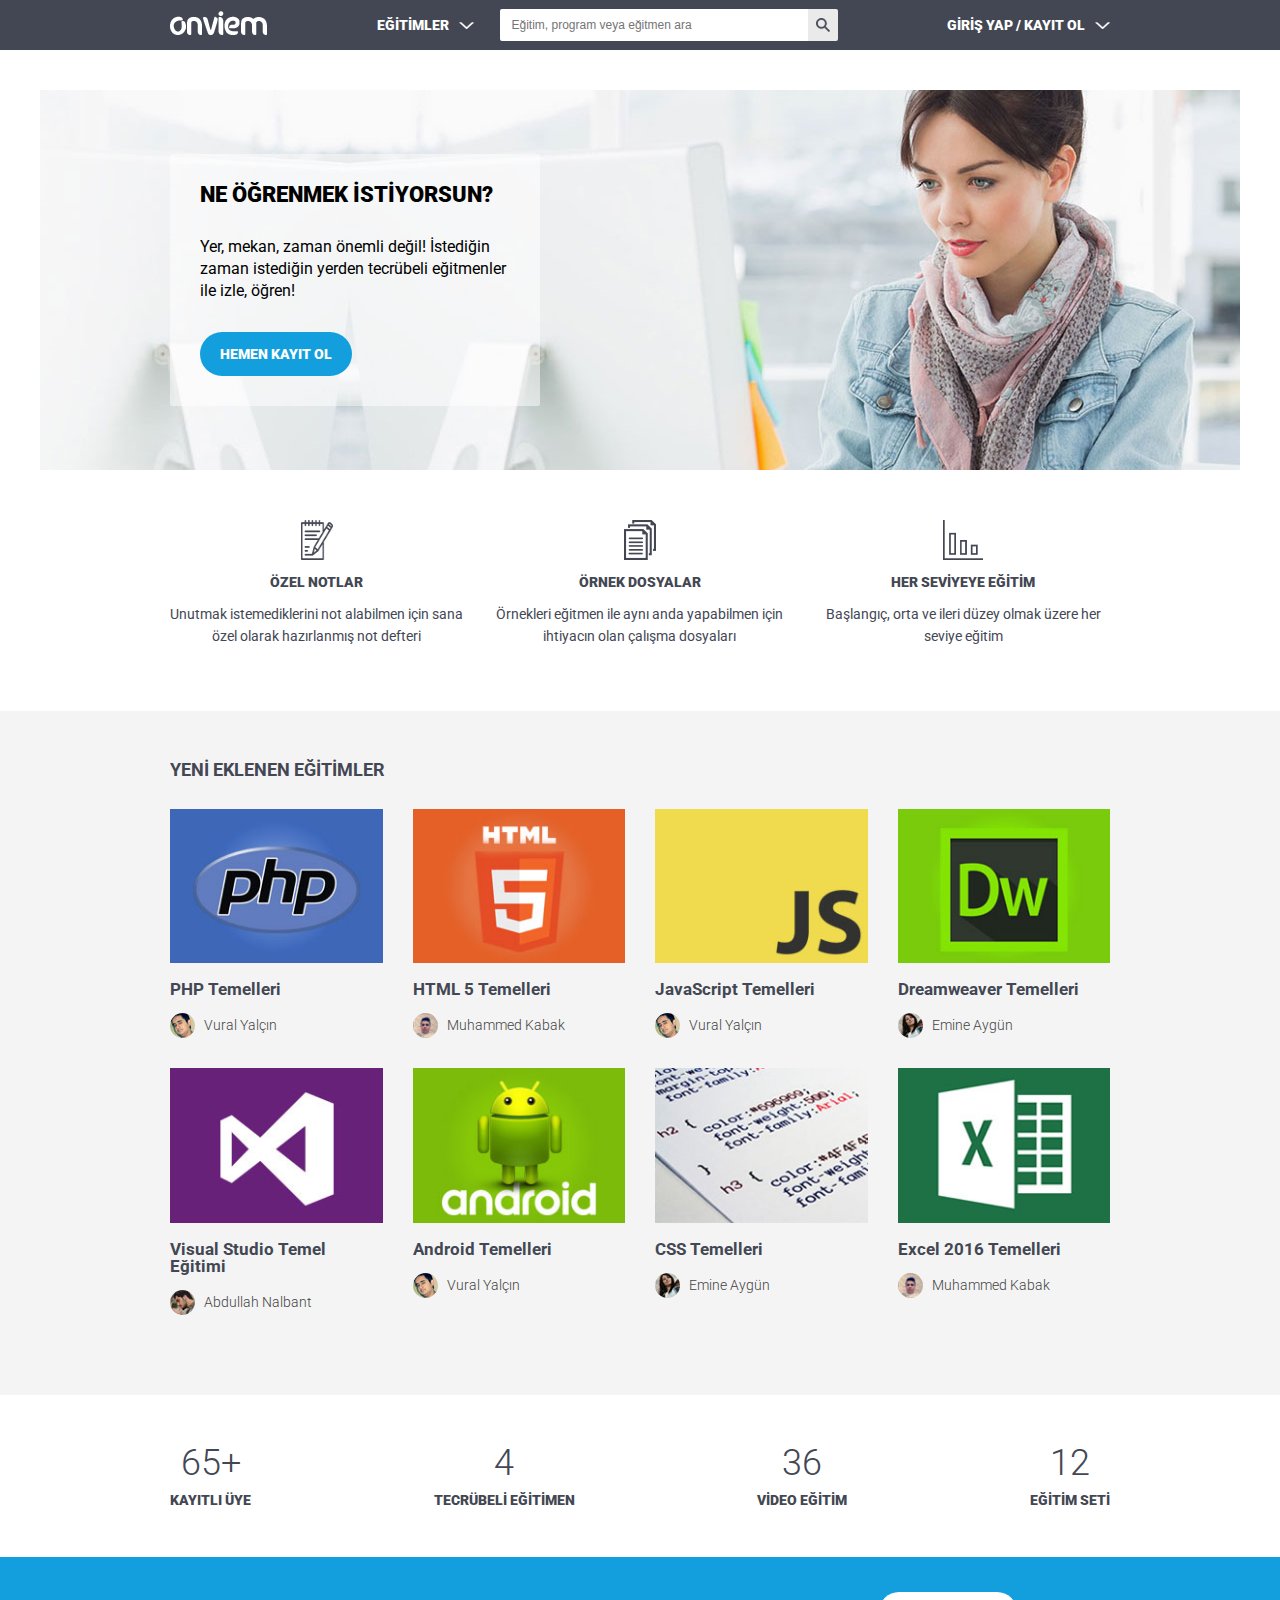
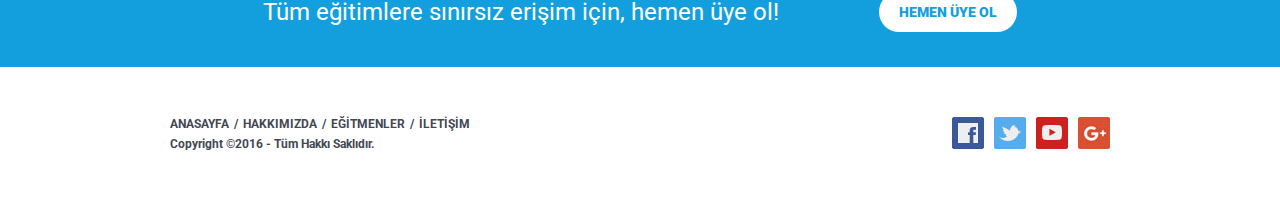
==== index.html @ 364afd62 "statistics, register banner and footer web / mobile development" ====
<!DOCTYPE html>
<html lang="tr">
<head>
  <meta charset="UTF-8">
  <meta http-equiv="X-UA-Compatible" content="IE=edge">
  <meta name="viewport" content="width=device-width, initial-scale=1, maximum-scale=1, user-scalable=no">
  <title>Onviem E-Learning</title>
  <link rel="preconnect" href="https://fonts.googleapis.com">
  <link rel="preconnect" href="https://fonts.gstatic.com" crossorigin>
  <link rel="stylesheet" href="/assets/styles/normalize.css">
  <link href="https://fonts.googleapis.com/css2?family=Roboto:wght@300;400;700;900&display=swap" rel="stylesheet">
  <link rel="stylesheet" href="/assets/styles/app.css">
</head>
<body>
  <header class="header">
    <div class="container">

      <button type="button" class="header__button-mobile-navigation">
        <span></span>
        <span></span>
        <span></span>
      </button>

      <div class="header__logo">
        <a href="index.html" class="header__logo-link">
          <img src="/assets/images/onviem-logo.png" alt="Onviem" width="97" height="24" class="header__logo-image">
        </a>
      </div>

      <button type="button" class="header__button header__button-navigation">EĞİTİMLER</button>

      <div class="header__search js-container-search">
        <form method="POST" onsubmit="return false" novalidate class="header__search-form">
          <label for="query" class="header__search-label">
            <input type="text" id="query" name="query" placeholder="Eğitim, program veya eğitmen ara" class="header__search-input">
            <button type="submit" class="header__search-button">ARA</button>
          </label>
        </form>
      </div>

      <div class="header__user">
        <button type="button" class="header__button header__button-login">GİRİŞ YAP / KAYIT OL</button>
      </div>

      <button type="button" class="header__button-mobile-search js-button-mobile-search"></button>
    </div>
  </header>

  <section class="hero">
    <picture class="hero__picture">
      <img src="/assets/images/background-hero.jpg" alt="Hero Cover" width="1200" height="380" class="hero__image">
    </picture>
    <div class="container">
      <div class="hero__content">
        <h1 class="hero__title">NE ÖĞRENMEK İSTİYORSUN?</h1>
        <p class="hero__description">Yer, mekan, zaman önemli değil! İstediğin zaman istediğin yerden tecrübeli eğitmenler ile izle, öğren!</p>
        <a href="index.html" class="hero__button">HEMEN KAYIT OL</a>
      </div>
    </div>
  </section>

  <section class="properties">
    <div class="container">
      <div class="properties__wrapper">
        <div class="properties__item">
          <img src="/assets/images/icons/icon-notes.png" alt="Özel Notlar" width="32" height="40" class="properties__icon">
          <h2 class="properties__title">ÖZEL NOTLAR</h2>
          <p class="properties__description">Unutmak istemediklerini not alabilmen için sana özel olarak hazırlanmış not defteri</p>
        </div>
        <div class="properties__item">
          <img src="/assets/images/icons/icon-files.png" alt="Örnek Dosyalar" width="32" height="40" class="properties__icon">
          <h2 class="properties__title">ÖRNEK DOSYALAR</h2>
          <p class="properties__description">Örnekleri eğitmen ile aynı anda yapabilmen için ihtiyacın olan çalışma dosyaları</p>
        </div>
        <div class="properties__item">
          <img src="/assets/images/icons/icon-level.png" alt="Her Seviyeye Eğitim" width="40" height="40" class="properties__icon">
          <h2 class="properties__title">HER SEVİYEYE EĞİTİM</h2>
          <p class="properties__description">Başlangıç, orta ve ileri düzey olmak üzere her seviye eğitim</p>
        </div>
      </div>
    </div>
  </section>

  <main class="lessons">
    <div class="container">
      <h3 class="lessons__section-title">YENİ EKLENEN EĞİTİMLER</h3>

      <div class="lessons__wrapper">
        <div class="lessons__item">
          <a href="index.html" class="lesssons__link-image">
            <img src="/assets/images/lessons/cover-php.jpg" alt="PHP Temelleri" class="lessons__image" width="220" height="160">
          </a>
          <a href="index.html" class="lessons__link-title">PHP Temelleri</a>
          <a href="index.html" class="lessons__link-author">
            <img src="/assets/images/author/vural-yalcin.jpg" alt="Vural Yalçın" class="lessons__author-image" width="25" height="25">
            <span class="lessons__author-name">Vural Yalçın</span>
          </a>
        </div>

        <div class="lessons__item">
          <a href="index.html" class="lesssons__link-image">
            <img src="/assets/images/lessons/cover-html5.jpg" alt="HTML 5 Temelleri" class="lessons__image" width="220" height="160">
          </a>
          <a href="index.html" class="lessons__link-title">HTML 5 Temelleri</a>
          <a href="index.html" class="lessons__link-author">
            <img src="/assets/images/author/muhammed-kabak.jpg" alt="Muhammed Kabak" class="lessons__author-image" width="25" height="25">
            <span class="lessons__author-name">Muhammed Kabak</span>
          </a>
        </div>

        <div class="lessons__item">
          <a href="index.html" class="lesssons__link-image">
            <img src="/assets/images/lessons/cover-javascript.jpg" alt="JavaScript Temelleri" class="lessons__image" width="220" height="160">
          </a>
          <a href="index.html" class="lessons__link-title">JavaScript Temelleri</a>
          <a href="index.html" class="lessons__link-author">
            <img src="/assets/images/author/vural-yalcin.jpg" alt="Vural Yalçın" class="lessons__author-image" width="25" height="25">
            <span class="lessons__author-name">Vural Yalçın</span>
          </a>
        </div>

        <div class="lessons__item">
          <a href="index.html" class="lesssons__link-image">
            <img src="/assets/images/lessons/cover-dreamweaver.jpg" alt="Dreamweaver Temelleri" class="lessons__image" width="220" height="160">
          </a>
          <a href="index.html" class="lessons__link-title">Dreamweaver Temelleri</a>
          <a href="index.html" class="lessons__link-author">
            <img src="/assets/images/author/emine-aygun.jpg" alt="Emine Aygün" class="lessons__author-image" width="25" height="25">
            <span class="lessons__author-name">Emine Aygün</span>
          </a>
        </div>

        <div class="lessons__item">
          <a href="index.html" class="lesssons__link-image">
            <img src="/assets/images/lessons/cover-visual-studio.jpg" alt="Visual Studio Temel Eğitimi" class="lessons__image" width="220" height="160">
          </a>
          <a href="index.html" class="lessons__link-title">Visual Studio Temel Eğitimi</a>
          <a href="index.html" class="lessons__link-author">
            <img src="/assets/images/author/abdullah-nalbant.jpg" alt="Abdullah Nalbant" class="lessons__author-image" width="25" height="25">
            <span class="lessons__author-name">Abdullah Nalbant</span>
          </a>
        </div>

        <div class="lessons__item">
          <a href="index.html" class="lesssons__link-image">
            <img src="/assets/images/lessons/cover-android.jpg" alt="Android Temelleri" class="lessons__image" width="220" height="160">
          </a>
          <a href="index.html" class="lessons__link-title">Android Temelleri</a>
          <a href="index.html" class="lessons__link-author">
            <img src="/assets/images/author/vural-yalcin.jpg" alt="Vural Yalçın" class="lessons__author-image" width="25" height="25">
            <span class="lessons__author-name">Vural Yalçın</span>
          </a>
        </div>

        <div class="lessons__item">
          <a href="index.html" class="lesssons__link-image">
            <img src="/assets/images/lessons/cover-css.jpg" alt="CSS Temelleri" class="lessons__image" width="220" height="160">
          </a>
          <a href="index.html" class="lessons__link-title">CSS Temelleri</a>
          <a href="index.html" class="lessons__link-author">
            <img src="/assets/images/author/emine-aygun.jpg" alt="Emine Aygün" class="lessons__author-image" width="25" height="25">
            <span class="lessons__author-name">Emine Aygün</span>
          </a>
        </div>

        <div class="lessons__item">
          <a href="index.html" class="lesssons__link-image">
            <img src="/assets/images/lessons/cover-excel.jpg" alt="Excel 2016 Temelleri" class="lessons__image" width="220" height="160">
          </a>
          <a href="index.html" class="lessons__link-title">Excel 2016 Temelleri</a>
          <a href="index.html" class="lessons__link-author">
            <img src="/assets/images/author/muhammed-kabak.jpg" alt="Muhammed Kabak" class="lessons__author-image" width="25" height="25">
            <span class="lessons__author-name">Muhammed Kabak</span>
          </a>
        </div>
      </div>
    </div>
  </main>

  <section class="statistics">
    <div class="container">
      <div class="statistics__item">
        <h5 class="statistics__title">65+</h5>
        <p class="statistics__text">KAYITLI ÜYE</p>
      </div>

      <div class="statistics__item">
        <h5 class="statistics__title">4</h5>
        <p class="statistics__text">TECRÜBELİ EĞİTİMEN</p>
      </div>

      <div class="statistics__item">
        <h5 class="statistics__title">36</h5>
        <p class="statistics__text">VİDEO EĞİTİM</p>
      </div>

      <div class="statistics__item">
        <h5 class="statistics__title">12</h5>
        <p class="statistics__text">EĞİTİM SETİ</p>
      </div>
    </div>
  </section>

  <section class="register-banner">
    <div class="container">
      <h5 class="register-banner__title">Tüm eğitimlere sınırsız erişim için, hemen üye ol!</h5>
      <a href="index.html" class="register-banner__button">HEMEN ÜYE OL</a>
    </div>
  </section>

  <footer class="footer">
    <div class="container">
      <div class="footer__left">
        <div class="footer__links">
          <a href="index.html" class="footer__link">ANASAYFA</a>
          <span class="footer__separator">/</span>
          <a href="about.html" class="footer__link">HAKKIMIZDA</a>
          <span class="footer__separator">/</span>
          <a href="trainers.html" class="footer__link">EĞİTMENLER</a>
          <span class="footer__separator">/</span>
          <a href="contact.html" class="footer__link">İLETİŞİM</a>
        </div>

        <small class="footer__copyright-text">Copyright &copy;2016 - Tüm Hakkı Saklıdır.</small>
      </div>

      <div class="footer__social">
        <a href="index.html" class="footer__social-link">
          <img src="/assets/images/icons/icon-facebook.jpg" alt="Facebook" width="32" height="32">
        </a>

        <a href="index.html" class="footer__social-link">
          <img src="/assets/images/icons/icon-twitter.jpg" alt="Twitter" width="32" height="32">
        </a>

        <a href="index.html" class="footer__social-link" width="32" height="32">
          <img src="/assets/images/icons/icon-youtube.jpg" alt="YouTube" width="32" height="32">
        </a>

        <a href="index.html" class="footer__social-link">
          <img src="/assets/images/icons/icon-google-plus.jpg" alt="Google Plus" width="32" height="32">
        </a>
      </div>
    </div>
  </footer>

  <script src="/assets/scripts/jquery.min.js"></script>
  <script src="/assets/scripts/app.js"></script>
</body>
</html>
---- assets/styles/app.css ----
*,
*::before,
*::after {
  box-sizing: border-box;
}

html,
body {
  margin: 0;
  padding: 0;
  color: #000;
  line-height: 1;
  font-size: 16px;
  font-family: "Roboto", sans-serif;
}

:focus {
  outline: none;
}

.container {
  width: 100%;
  max-width: 970px;
  margin-left: auto;
  margin-right: auto;
  padding-left: 15px;
  padding-right: 15px;
}

/* Header */
.header {
  height: 50px;
  margin-bottom: 40px;
  background-color: #434753;
}

.header .container {
  display: flex;
  align-items: center;
  justify-content: space-between;
  height: 100%;
}

.header__logo {
  position: relative;
  top: -1px;
  margin-right: auto;
}

.header__button {
  display: inline-block;
  padding-right: 25px;
  border: 0;
  background: transparent url("/assets/images/icons/icon-arrow-down.png") no-repeat right center;
  color: #fff;
  font-size: 14px;
  font-weight: 900;
  cursor: pointer;
}

.header__search {
  margin-left: 26px;
}

.header__search-form,
.header__search-label {
  height: 100%;
}

.header__search-label {
  display: flex;
}

.header__search-input {
  width: 308px;
  padding: 9px 12px;
  border: 0;
  background-color: #fff;
  border-radius: 2px 0 0 2px;
  font-family: "Arial", sans-serif;
  font-size: 12px;
  line-height: 14px;
  color: #434753;
}

.header__search-input:placeholder-shown {
  color: #434753;
}

.header__search-button {
  border: 0;
  height: 32px;
  width: 30px;
  text-indent: -9999px;
  border-radius: 0 2px 2px 0;
  background: #eaeaea url("/assets/images/icons/icon-search.png") no-repeat center center;
  cursor: pointer;
}

.header__user {
  margin-left: auto;
}

.header__button-mobile-navigation {
  display: none;
  padding: 0;
  border: 0;
  margin-right: 10px;
  cursor: pointer;
  background: transparent;
}

.header__button-mobile-navigation span {
  display: block;
  width: 25px;
  height: 3px;
  background-color: #fff;
  border-radius: 3px;
}

.header__button-mobile-navigation span + span {
  margin-top: 3px;
}

.header__button-mobile-search {
  display: none;
  width: 35px;
  height: 30px;
  background: #fff url("/assets/images/icons/icon-search.png") no-repeat center center;
  cursor: pointer;
  border: 0;
  border-radius: 2px;
}

.header__button-mobile-search.is-active {
  background-image: url("/assets/images/icons/icon-close.png");
  background-size: 22px;
}

@media (max-width: 768px) {
  .header {
    margin-bottom: 0;
  }

  .header__user,
  .header__button-navigation,
  .header__button-login,
  .header__search {
    display: none;
  }

  .header__button-mobile-navigation,
  .header__button-mobile-search {
    display: inline-block;
  }

  .header__search.is-active {
    display: block;
    position: absolute;
    z-index: 3;
    left: 0;
    top: 50px;
    width: 100%;
    margin-left: 0;
    background-color: #fff;
    border-bottom: 1px solid #ddd;
  }

  .header__search-input {
    width: 100%;
    padding-top: 15px;
    padding-bottom: 15px;
    font-size: 14px;
  }

  .header__search-button {
    width: 47px;
    height: 47px;
  }
}

/* Hero */
.hero {
  position: relative;
}

.hero__picture {
  position: absolute;
  z-index: 1;
  left: 50%;
  top: 0;
  width: 100%;
  max-width: 1200px;
  transform: translateX(-50%);
}

.hero__image {
  width: 100%;
  object-fit: cover;
}

.hero .container {
  position: relative;
  z-index: 2;
  display: flex;
  justify-content: center;
  flex-direction: column;
  height: 380px;
}

.hero__content {
  display: block;
  max-width: 370px;
  padding: 30px;
  border-radius: 2px;
  background-color: rgba(255, 255, 255, .5);
}

.hero__title {
  margin: 0 0 30px 0;
  font-size: 22px;
  font-weight: 900;
  color: #000;
}

.hero__description {
  margin: 0 0 30px 0;
  font-size: 16px;
  line-height: 22px;
  color: #000;
}

.hero__button {
  display: inline-block;
  padding: 15px 20px;
  color: #fff;
  font-size: 14px;
  font-weight: 900; 
  text-decoration: none;
  border-radius: 25px;
  background-color: #139fdd;
}

/* Properties */
.properties__wrapper {
  display: flex;
  padding-top: 50px;
  padding-bottom: 50px;
  margin-left: -15px;
  margin-right: -15px;
}

.properties__item {
  width: calc(100% / 3);
  padding-right: 15px;
  padding-left: 15px;
  text-align: center;
}

.properties__title {
  color: #434753;
  font-size: 14px;
  font-weight: 900;
}

.properties__description {
  font-size: 14px;
  line-height: 22px;
  color: #434753;
}

@media (max-width: 768px) {
  .properties__wrapper {
    flex-direction: column;
  }

  .properties__item {
    width: 100%;
  }

  .properties__item + .properties__item {
    margin-top: 25px;
  }
}

/* Lessons */
.lessons {
  background-color: #f4f4f4;
}

.lessons .container {
  padding-top: 50px;
  padding-bottom: 50px;
}

.lessons__section-title {
  margin: 0 0 30px 0;
  padding: 0;
  color: #434753;
  font-size: 18px;
  font-weight: 700;
}

.lessons__wrapper {
  display: flex;
  flex-wrap: wrap;
  margin-right: -15px;
  margin-left: -15px;
}

.lessons__item {
  width: 25%;
  padding-right: 15px;
  padding-left: 15px;
  margin-bottom: 30px;
}

@media (max-width: 927px) {
  .lessons__item {
    width: calc(100% / 3);
  }
}

@media (max-width: 697px) {
  .lessons__item {
    width: 50%;
  }
}

@media (max-width: 480px) {
  .lessons__item {
    width: 100%;
  }

  .lessons__item:last-child {
    margin-bottom: 0;
  }
}

.lesssons__link-image,
.lessons__link-title,
.lessons__link-author {
  display: block;
  position: relative;
  text-decoration: none;
}

.lesssons__link-image,
.lessons__link-title {
  margin-bottom: 15px;
}

.lessons__image {
  width: 100%;
  height: auto;
}

.lessons__link-title {
  color: #434753;
  font-size: 17px;
  font-weight: 700;
}

.lessons__author-image {
  vertical-align: middle;
  border-radius: 100%;
  margin-right: 5px;
}

.lessons__author-name {
  color: #444;
  font-size: 14px;
  font-weight: 300;
}

/* Statistics */
.statistics .container {
  display: flex;
  justify-content: space-between;
  padding-top: 50px;
  padding-bottom: 50px;
}

@media (max-width: 768px) {
  .statistics .container {
    flex-wrap: wrap;
    padding-bottom: 30px;
  }
}

.statistics__item {
  text-align: center;
}

@media (max-width: 768px) {
  .statistics__item {
    width: 50%;
    margin-bottom: 20px;
  }
}

.statistics__title {
  margin: 0 0 12px 0;
  padding: 0;
  color: #434753;
  font-weight: 300;
  font-size: 36px;
}

.statistics__text {
  margin: 0;
  padding: 0;
  color: #434753;
  font-size: 14px;
  font-weight: 900;
}

.register-banner {
  padding-top: 35px;
  padding-bottom: 35px;
  background-color: #139fdd;
}

.register-banner .container {
  display: flex;
  justify-content: center;
  align-items: center;
}

@media (max-width: 768px) {
  .register-banner .container {
    flex-direction: column;
  }
}

.register-banner__title {
  margin: 0;
  padding: 0;
  color: #fff;
  font-size: 24px;
  font-weight: 400;
}

@media (max-width: 768px) {
  .register-banner__title {
    margin-bottom: 15px;
    text-align: center;
    line-height: 32px;
  }
}

.register-banner__button {
  display: inline-flex;
  align-items: center;
  justify-content: center;
  margin-left: 100px;
  width: 138px;
  height: 40px;
  color: #139fdd;
  font-size: 14px;
  font-weight: 900;
  border-radius: 20px;
  text-decoration: none;
  background-color: #fff;
}

@media (max-width: 768px) {
  .register-banner__button {
    margin-left: 0;
  }
}

/* Footer */
.footer .container {
  display: flex;
  align-items: center;
  justify-content: space-between;
  padding-top: 50px;
  padding-bottom: 50px;
}

@media (max-width: 768px) {
  .footer .container {
    flex-direction: column;
  }
}

.footer__links {
  display: flex;
  align-items: center;
  margin-bottom: 5px;
}

.footer__link {
  text-decoration: none;
}

.footer__link,
.footer__separator,
.footer__copyright-text {
  color: #434753;
  font-size: 12px;
  font-weight: 700;
}

@media (max-width: 768px) {
  .footer__copyright-text {
    display: block;
    margin-top: 10px;
    text-align: center;
  }
}

.footer__separator {
  display: inline-block;
  margin-right: 5px;
  margin-left: 5px;
}

.footer__social {
  display: flex;
  align-items: center;
}

@media (max-width: 768px) {
  .footer__social {
    margin-top: 30px;
  }
}

.footer__social-link {
  text-decoration: none;
}

.footer__social-link + .footer__social-link {
  margin-left: 10px;
}
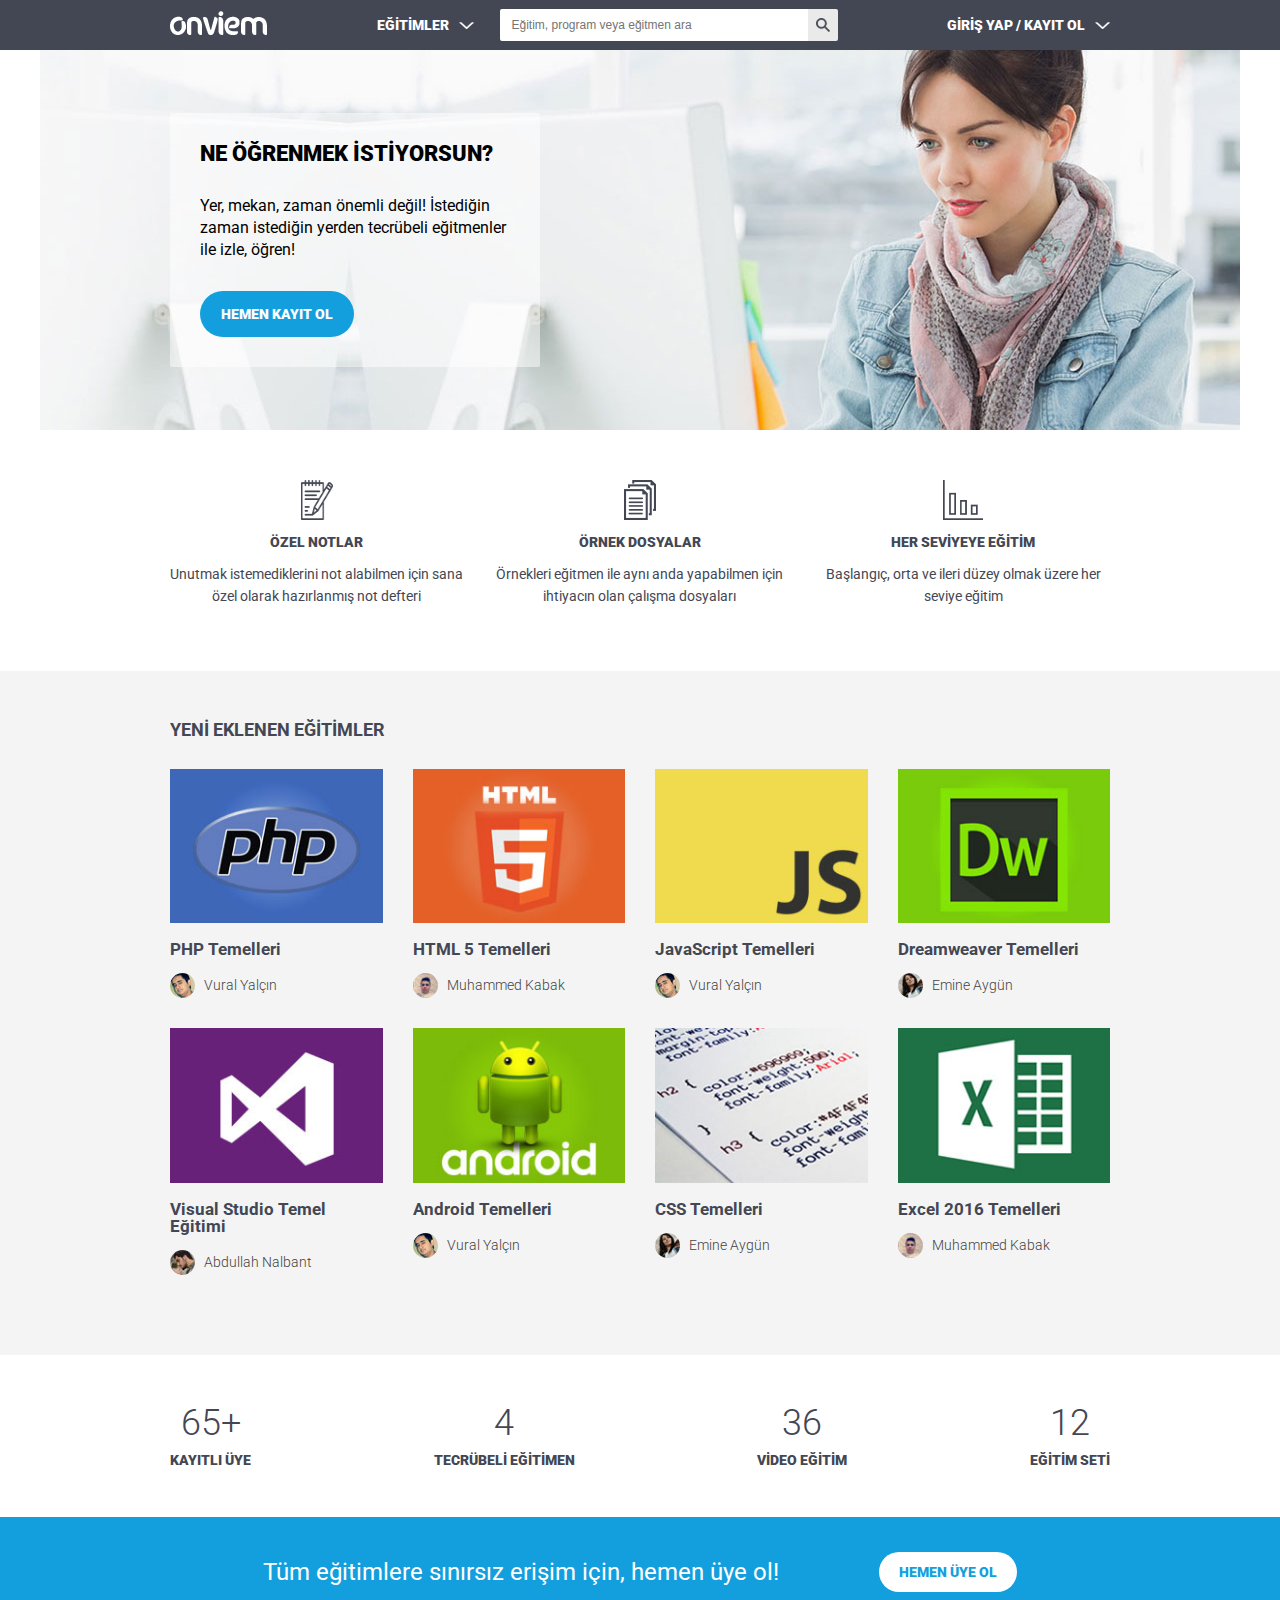
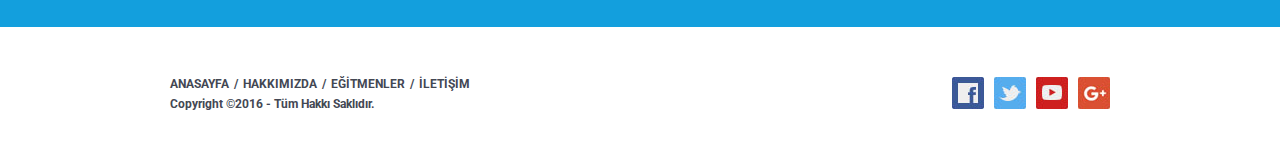
==== commit 55da4c22: "hero section background position changed for mobile" ====
--- a/index.html
+++ b/index.html
@@ -7,9 +7,9 @@
   <title>Onviem E-Learning</title>
   <link rel="preconnect" href="https://fonts.googleapis.com">
   <link rel="preconnect" href="https://fonts.gstatic.com" crossorigin>
-  <link rel="stylesheet" href="/assets/styles/normalize.css">
+  <link rel="stylesheet" href="assets/styles/normalize.css">
   <link href="https://fonts.googleapis.com/css2?family=Roboto:wght@300;400;700;900&display=swap" rel="stylesheet">
-  <link rel="stylesheet" href="/assets/styles/app.css">
+  <link rel="stylesheet" href="assets/styles/app.css">
 </head>
 <body>
   <header class="header">
@@ -23,7 +23,7 @@
 
       <div class="header__logo">
         <a href="index.html" class="header__logo-link">
-          <img src="/assets/images/onviem-logo.png" alt="Onviem" width="97" height="24" class="header__logo-image">
+          <img src="assets/images/onviem-logo.png" alt="Onviem" width="97" height="24" class="header__logo-image">
         </a>
       </div>
 
@@ -47,9 +47,6 @@
   </header>
 
   <section class="hero">
-    <picture class="hero__picture">
-      <img src="/assets/images/background-hero.jpg" alt="Hero Cover" width="1200" height="380" class="hero__image">
-    </picture>
     <div class="container">
       <div class="hero__content">
         <h1 class="hero__title">NE ÖĞRENMEK İSTİYORSUN?</h1>
@@ -63,17 +60,17 @@
     <div class="container">
       <div class="properties__wrapper">
         <div class="properties__item">
-          <img src="/assets/images/icons/icon-notes.png" alt="Özel Notlar" width="32" height="40" class="properties__icon">
+          <img src="assets/images/icons/icon-notes.png" alt="Özel Notlar" width="32" height="40" class="properties__icon">
           <h2 class="properties__title">ÖZEL NOTLAR</h2>
           <p class="properties__description">Unutmak istemediklerini not alabilmen için sana özel olarak hazırlanmış not defteri</p>
         </div>
         <div class="properties__item">
-          <img src="/assets/images/icons/icon-files.png" alt="Örnek Dosyalar" width="32" height="40" class="properties__icon">
+          <img src="assets/images/icons/icon-files.png" alt="Örnek Dosyalar" width="32" height="40" class="properties__icon">
           <h2 class="properties__title">ÖRNEK DOSYALAR</h2>
           <p class="properties__description">Örnekleri eğitmen ile aynı anda yapabilmen için ihtiyacın olan çalışma dosyaları</p>
         </div>
         <div class="properties__item">
-          <img src="/assets/images/icons/icon-level.png" alt="Her Seviyeye Eğitim" width="40" height="40" class="properties__icon">
+          <img src="assets/images/icons/icon-level.png" alt="Her Seviyeye Eğitim" width="40" height="40" class="properties__icon">
           <h2 class="properties__title">HER SEVİYEYE EĞİTİM</h2>
           <p class="properties__description">Başlangıç, orta ve ileri düzey olmak üzere her seviye eğitim</p>
         </div>
@@ -88,88 +85,88 @@
       <div class="lessons__wrapper">
         <div class="lessons__item">
           <a href="index.html" class="lesssons__link-image">
-            <img src="/assets/images/lessons/cover-php.jpg" alt="PHP Temelleri" class="lessons__image" width="220" height="160">
+            <img src="assets/images/lessons/cover-php.jpg" alt="PHP Temelleri" class="lessons__image" width="220" height="160">
           </a>
           <a href="index.html" class="lessons__link-title">PHP Temelleri</a>
           <a href="index.html" class="lessons__link-author">
-            <img src="/assets/images/author/vural-yalcin.jpg" alt="Vural Yalçın" class="lessons__author-image" width="25" height="25">
+            <img src="assets/images/author/vural-yalcin.jpg" alt="Vural Yalçın" class="lessons__author-image" width="25" height="25">
             <span class="lessons__author-name">Vural Yalçın</span>
           </a>
         </div>
 
         <div class="lessons__item">
           <a href="index.html" class="lesssons__link-image">
-            <img src="/assets/images/lessons/cover-html5.jpg" alt="HTML 5 Temelleri" class="lessons__image" width="220" height="160">
+            <img src="assets/images/lessons/cover-html5.jpg" alt="HTML 5 Temelleri" class="lessons__image" width="220" height="160">
           </a>
           <a href="index.html" class="lessons__link-title">HTML 5 Temelleri</a>
           <a href="index.html" class="lessons__link-author">
-            <img src="/assets/images/author/muhammed-kabak.jpg" alt="Muhammed Kabak" class="lessons__author-image" width="25" height="25">
+            <img src="assets/images/author/muhammed-kabak.jpg" alt="Muhammed Kabak" class="lessons__author-image" width="25" height="25">
             <span class="lessons__author-name">Muhammed Kabak</span>
           </a>
         </div>
 
         <div class="lessons__item">
           <a href="index.html" class="lesssons__link-image">
-            <img src="/assets/images/lessons/cover-javascript.jpg" alt="JavaScript Temelleri" class="lessons__image" width="220" height="160">
+            <img src="assets/images/lessons/cover-javascript.jpg" alt="JavaScript Temelleri" class="lessons__image" width="220" height="160">
           </a>
           <a href="index.html" class="lessons__link-title">JavaScript Temelleri</a>
           <a href="index.html" class="lessons__link-author">
-            <img src="/assets/images/author/vural-yalcin.jpg" alt="Vural Yalçın" class="lessons__author-image" width="25" height="25">
+            <img src="assets/images/author/vural-yalcin.jpg" alt="Vural Yalçın" class="lessons__author-image" width="25" height="25">
             <span class="lessons__author-name">Vural Yalçın</span>
           </a>
         </div>
 
         <div class="lessons__item">
           <a href="index.html" class="lesssons__link-image">
-            <img src="/assets/images/lessons/cover-dreamweaver.jpg" alt="Dreamweaver Temelleri" class="lessons__image" width="220" height="160">
+            <img src="assets/images/lessons/cover-dreamweaver.jpg" alt="Dreamweaver Temelleri" class="lessons__image" width="220" height="160">
           </a>
           <a href="index.html" class="lessons__link-title">Dreamweaver Temelleri</a>
           <a href="index.html" class="lessons__link-author">
-            <img src="/assets/images/author/emine-aygun.jpg" alt="Emine Aygün" class="lessons__author-image" width="25" height="25">
+            <img src="assets/images/author/emine-aygun.jpg" alt="Emine Aygün" class="lessons__author-image" width="25" height="25">
             <span class="lessons__author-name">Emine Aygün</span>
           </a>
         </div>
 
         <div class="lessons__item">
           <a href="index.html" class="lesssons__link-image">
-            <img src="/assets/images/lessons/cover-visual-studio.jpg" alt="Visual Studio Temel Eğitimi" class="lessons__image" width="220" height="160">
+            <img src="assets/images/lessons/cover-visual-studio.jpg" alt="Visual Studio Temel Eğitimi" class="lessons__image" width="220" height="160">
           </a>
           <a href="index.html" class="lessons__link-title">Visual Studio Temel Eğitimi</a>
           <a href="index.html" class="lessons__link-author">
-            <img src="/assets/images/author/abdullah-nalbant.jpg" alt="Abdullah Nalbant" class="lessons__author-image" width="25" height="25">
+            <img src="assets/images/author/abdullah-nalbant.jpg" alt="Abdullah Nalbant" class="lessons__author-image" width="25" height="25">
             <span class="lessons__author-name">Abdullah Nalbant</span>
           </a>
         </div>
 
         <div class="lessons__item">
           <a href="index.html" class="lesssons__link-image">
-            <img src="/assets/images/lessons/cover-android.jpg" alt="Android Temelleri" class="lessons__image" width="220" height="160">
+            <img src="assets/images/lessons/cover-android.jpg" alt="Android Temelleri" class="lessons__image" width="220" height="160">
           </a>
           <a href="index.html" class="lessons__link-title">Android Temelleri</a>
           <a href="index.html" class="lessons__link-author">
-            <img src="/assets/images/author/vural-yalcin.jpg" alt="Vural Yalçın" class="lessons__author-image" width="25" height="25">
+            <img src="assets/images/author/vural-yalcin.jpg" alt="Vural Yalçın" class="lessons__author-image" width="25" height="25">
             <span class="lessons__author-name">Vural Yalçın</span>
           </a>
         </div>
 
         <div class="lessons__item">
           <a href="index.html" class="lesssons__link-image">
-            <img src="/assets/images/lessons/cover-css.jpg" alt="CSS Temelleri" class="lessons__image" width="220" height="160">
+            <img src="assets/images/lessons/cover-css.jpg" alt="CSS Temelleri" class="lessons__image" width="220" height="160">
           </a>
           <a href="index.html" class="lessons__link-title">CSS Temelleri</a>
           <a href="index.html" class="lessons__link-author">
-            <img src="/assets/images/author/emine-aygun.jpg" alt="Emine Aygün" class="lessons__author-image" width="25" height="25">
+            <img src="assets/images/author/emine-aygun.jpg" alt="Emine Aygün" class="lessons__author-image" width="25" height="25">
             <span class="lessons__author-name">Emine Aygün</span>
           </a>
         </div>
 
         <div class="lessons__item">
           <a href="index.html" class="lesssons__link-image">
-            <img src="/assets/images/lessons/cover-excel.jpg" alt="Excel 2016 Temelleri" class="lessons__image" width="220" height="160">
+            <img src="assets/images/lessons/cover-excel.jpg" alt="Excel 2016 Temelleri" class="lessons__image" width="220" height="160">
           </a>
           <a href="index.html" class="lessons__link-title">Excel 2016 Temelleri</a>
           <a href="index.html" class="lessons__link-author">
-            <img src="/assets/images/author/muhammed-kabak.jpg" alt="Muhammed Kabak" class="lessons__author-image" width="25" height="25">
+            <img src="assets/images/author/muhammed-kabak.jpg" alt="Muhammed Kabak" class="lessons__author-image" width="25" height="25">
             <span class="lessons__author-name">Muhammed Kabak</span>
           </a>
         </div>
@@ -226,25 +223,25 @@
 
       <div class="footer__social">
         <a href="index.html" class="footer__social-link">
-          <img src="/assets/images/icons/icon-facebook.jpg" alt="Facebook" width="32" height="32">
+          <img src="assets/images/icons/icon-facebook.jpg" alt="Facebook" width="32" height="32">
         </a>
 
         <a href="index.html" class="footer__social-link">
-          <img src="/assets/images/icons/icon-twitter.jpg" alt="Twitter" width="32" height="32">
+          <img src="assets/images/icons/icon-twitter.jpg" alt="Twitter" width="32" height="32">
         </a>
 
         <a href="index.html" class="footer__social-link" width="32" height="32">
-          <img src="/assets/images/icons/icon-youtube.jpg" alt="YouTube" width="32" height="32">
+          <img src="assets/images/icons/icon-youtube.jpg" alt="YouTube" width="32" height="32">
         </a>
 
         <a href="index.html" class="footer__social-link">
-          <img src="/assets/images/icons/icon-google-plus.jpg" alt="Google Plus" width="32" height="32">
+          <img src="assets/images/icons/icon-google-plus.jpg" alt="Google Plus" width="32" height="32">
         </a>
       </div>
     </div>
   </footer>
 
-  <script src="/assets/scripts/jquery.min.js"></script>
-  <script src="/assets/scripts/app.js"></script>
+  <script src="assets/scripts/jquery.min.js"></script>
+  <script src="assets/scripts/app.js"></script>
 </body>
-</html>+</html>
--- a/assets/styles/app.css
+++ b/assets/styles/app.css
@@ -30,7 +30,6 @@
 /* Header */
 .header {
   height: 50px;
-  margin-bottom: 40px;
   background-color: #434753;
 }
 
@@ -51,7 +50,7 @@
   display: inline-block;
   padding-right: 25px;
   border: 0;
-  background: transparent url("/assets/images/icons/icon-arrow-down.png") no-repeat right center;
+  background: transparent url("../images/icons/icon-arrow-down.png") no-repeat right center;
   color: #fff;
   font-size: 14px;
   font-weight: 900;
@@ -93,7 +92,7 @@
   width: 30px;
   text-indent: -9999px;
   border-radius: 0 2px 2px 0;
-  background: #eaeaea url("/assets/images/icons/icon-search.png") no-repeat center center;
+  background: #eaeaea url("../images/icons/icon-search.png") no-repeat center center;
   cursor: pointer;
 }
 
@@ -126,22 +125,18 @@
   display: none;
   width: 35px;
   height: 30px;
-  background: #fff url("/assets/images/icons/icon-search.png") no-repeat center center;
+  background: #fff url("../images/icons/icon-search.png") no-repeat center center;
   cursor: pointer;
   border: 0;
   border-radius: 2px;
 }
 
 .header__button-mobile-search.is-active {
-  background-image: url("/assets/images/icons/icon-close.png");
+  background-image: url("../images/icons/icon-close.png");
   background-size: 22px;
 }
 
 @media (max-width: 768px) {
-  .header {
-    margin-bottom: 0;
-  }
-
   .header__user,
   .header__button-navigation,
   .header__button-login,
@@ -182,6 +177,13 @@
 /* Hero */
 .hero {
   position: relative;
+  background: url("../images/background-hero.jpg") no-repeat center top;
+}
+
+@media (max-width: 768px) {
+  .hero {
+    background-position: right;
+  }
 }
 
 .hero__picture {
@@ -239,6 +241,14 @@
   text-decoration: none;
   border-radius: 25px;
   background-color: #139fdd;
+  border: 1px solid transparent;
+}
+
+.hero__button:hover {
+  color: #139fdd;
+  background-color: #fff;
+  border-color: #139fdd;
+  transition: all 250ms;
 }
 
 /* Properties */
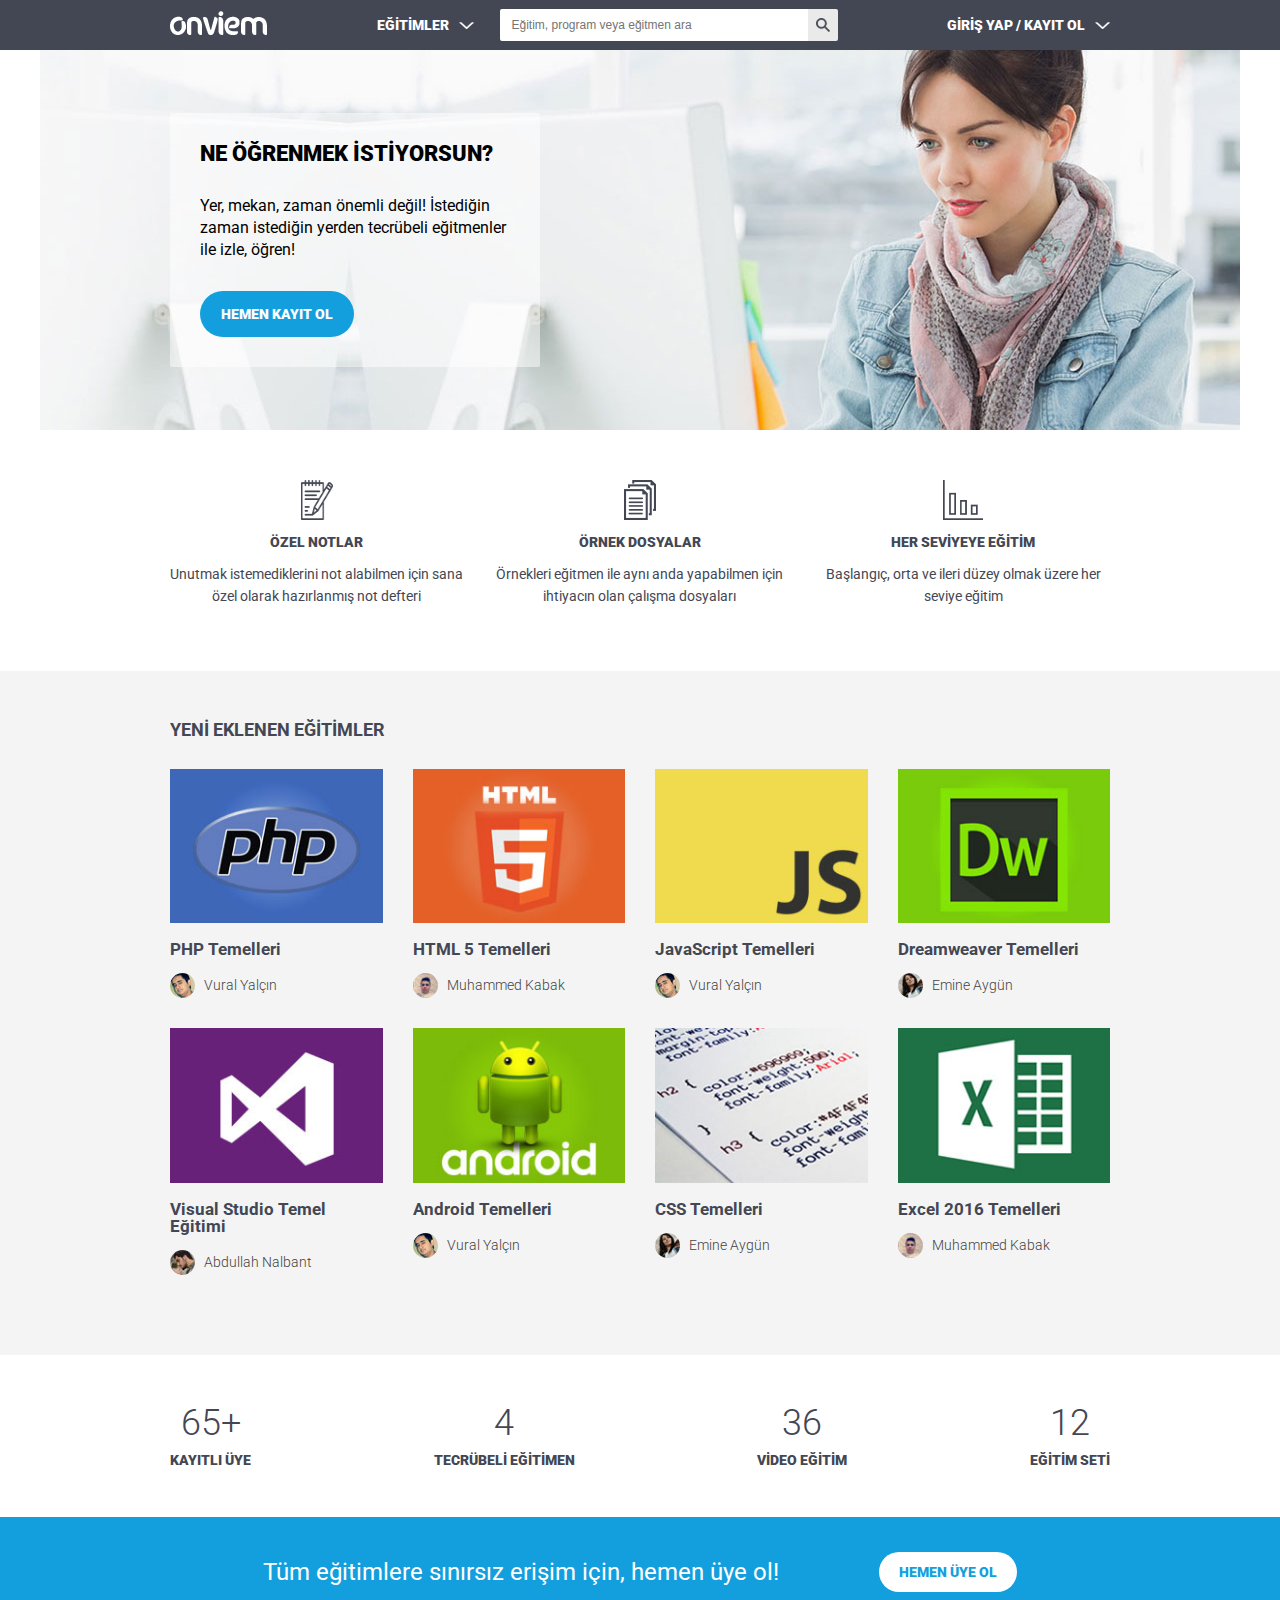
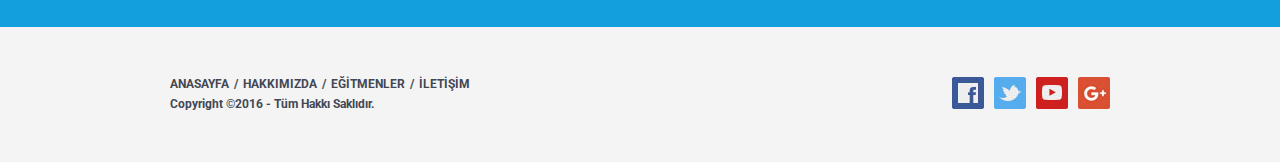
==== commit 73f4b3f7: "contact page development" ====
--- a/index.html
+++ b/index.html
@@ -14,7 +14,6 @@
 <body>
   <header class="header">
     <div class="container">
-
       <button type="button" class="header__button-mobile-navigation">
         <span></span>
         <span></span>
@@ -29,7 +28,7 @@
 
       <button type="button" class="header__button header__button-navigation">EĞİTİMLER</button>
 
-      <div class="header__search js-container-search">
+      <div class="header__search" id="search-container">
         <form method="POST" onsubmit="return false" novalidate class="header__search-form">
           <label for="query" class="header__search-label">
             <input type="text" id="query" name="query" placeholder="Eğitim, program veya eğitmen ara" class="header__search-input">
@@ -42,7 +41,7 @@
         <button type="button" class="header__button header__button-login">GİRİŞ YAP / KAYIT OL</button>
       </div>
 
-      <button type="button" class="header__button-mobile-search js-button-mobile-search"></button>
+      <button type="button" class="header__button-mobile-search" id="button-mobile-search"></button>
     </div>
   </header>
 
@@ -213,7 +212,7 @@
           <span class="footer__separator">/</span>
           <a href="about.html" class="footer__link">HAKKIMIZDA</a>
           <span class="footer__separator">/</span>
-          <a href="trainers.html" class="footer__link">EĞİTMENLER</a>
+          <a href="index.html" class="footer__link">EĞİTMENLER</a>
           <span class="footer__separator">/</span>
           <a href="contact.html" class="footer__link">İLETİŞİM</a>
         </div>
--- a/assets/styles/app.css
+++ b/assets/styles/app.css
@@ -169,8 +169,9 @@
   }
 
   .header__search-button {
-    width: 47px;
+    width: 55px;
     height: 47px;
+    background: #139fdd url("../images/icons/icon-search-white.png") no-repeat center center;
   }
 }
 
@@ -480,7 +481,174 @@
   }
 }
 
+/* Sub Page */
+.sub-page {
+  padding-top: 50px;
+  padding-bottom: 50px;
+}
+
+.sub-page__title {
+  padding: 0;
+  margin: 0 0 30px 0;
+  color: #434753;
+  font-size: 35px;
+  font-weight: 300;
+}
+
+.sub-page__content p {
+  margin-bottom: 30px;
+  font-size: 18px;
+  line-height: 28px;
+  font-weight: 300;
+  color: #434753;
+}
+
+/* Trainers */
+.trainers {
+  display: flex;
+  flex-wrap: wrap;
+  margin-right: -5px;
+  margin-left: -5px;
+}
+
+@media (max-width: 778px) {
+  .trainers {
+    margin-bottom: -20px;
+  }
+}
+
+.trainers__item {
+  width: 25%;
+  padding-left: 5px;
+  padding-right: 5px;
+}
+
+@media (max-width: 778px) {
+  .trainers__item {
+    width: 50%;
+    margin-bottom: 20px;
+  }
+}
+
+.trainers__picture {
+  position: relative;
+  display: block;
+  margin-bottom: 22px;
+}
+
+.trainers__photo {
+  width: 100%;
+  height: auto;
+}
+
+.trainers__name {
+  margin: 0 0 22px 0;
+  color: #434753;
+  font-size: 18px;
+  font-weight: 700;
+}
+
+.trainers__social {
+  display: flex;
+}
+
+.trainers__social-link {
+  display: inline-block;
+  text-decoration: none;
+}
+
+.trainers__social-link + .trainers__social-link {
+  margin-left: 10px;
+}
+
+/* Contact Form */
+.contact-form {
+  position: relative;
+}
+
+.contact-form__row {
+  display: flex;
+  margin: 0 -10px 30px -10px;
+}
+
+@media (max-width: 768px) {
+  .contact-form__row {
+    flex-direction: column;
+    margin-bottom: 0;
+  }
+}
+
+.contact-form__group {
+  width: 100%;
+  padding-left: 10px;
+  padding-right: 10px;
+}
+
+@media (max-width: 768px) {
+  .contact-form__group {
+    margin-bottom: 20px;
+  }
+}
+
+.contact-form__label {
+  display: block;
+  margin-bottom: 12px;
+  color: #666;
+  font-size: 14px;
+  font-weight: 900;
+}
+
+.contact-form__input,
+.contact-form__textarea {
+  padding: 8px 16px;
+  width: 100%;
+  font-family: "Arial", sans-serif;
+  font-size: 13px;
+  border-radius: 20px;
+  border: 2px solid #cfcfcf;
+}
+
+.contact-form__input:focus,
+.contact-form__textarea:focus {
+  border-color: #44a9df;
+}
+
+.contact-form__textarea {
+  min-height: 200px;
+  margin-bottom: 30px;
+  resize: none;
+}
+
+.contact-form__buttons {
+  display: flex;
+}
+
+.contact-form__button {
+  width: 100%;
+  height: 40px;
+  color: #fff;
+  font-weight: 900;
+  font-size: 14px;
+  border: 0;
+  text-align: center ;
+  cursor: pointer;
+}
+
+.contact-form__button--reset {
+  background-color: #434753;
+  border-radius: 20px 0 0 20px;
+}
+
+.contact-form__button--submit {
+  background-color: #44a9df;
+  border-radius: 0 20px 20px 0;
+}
+
 /* Footer */
+.footer {
+  background-color: #f4f4f4;
+}
+
 .footer .container {
   display: flex;
   align-items: center;
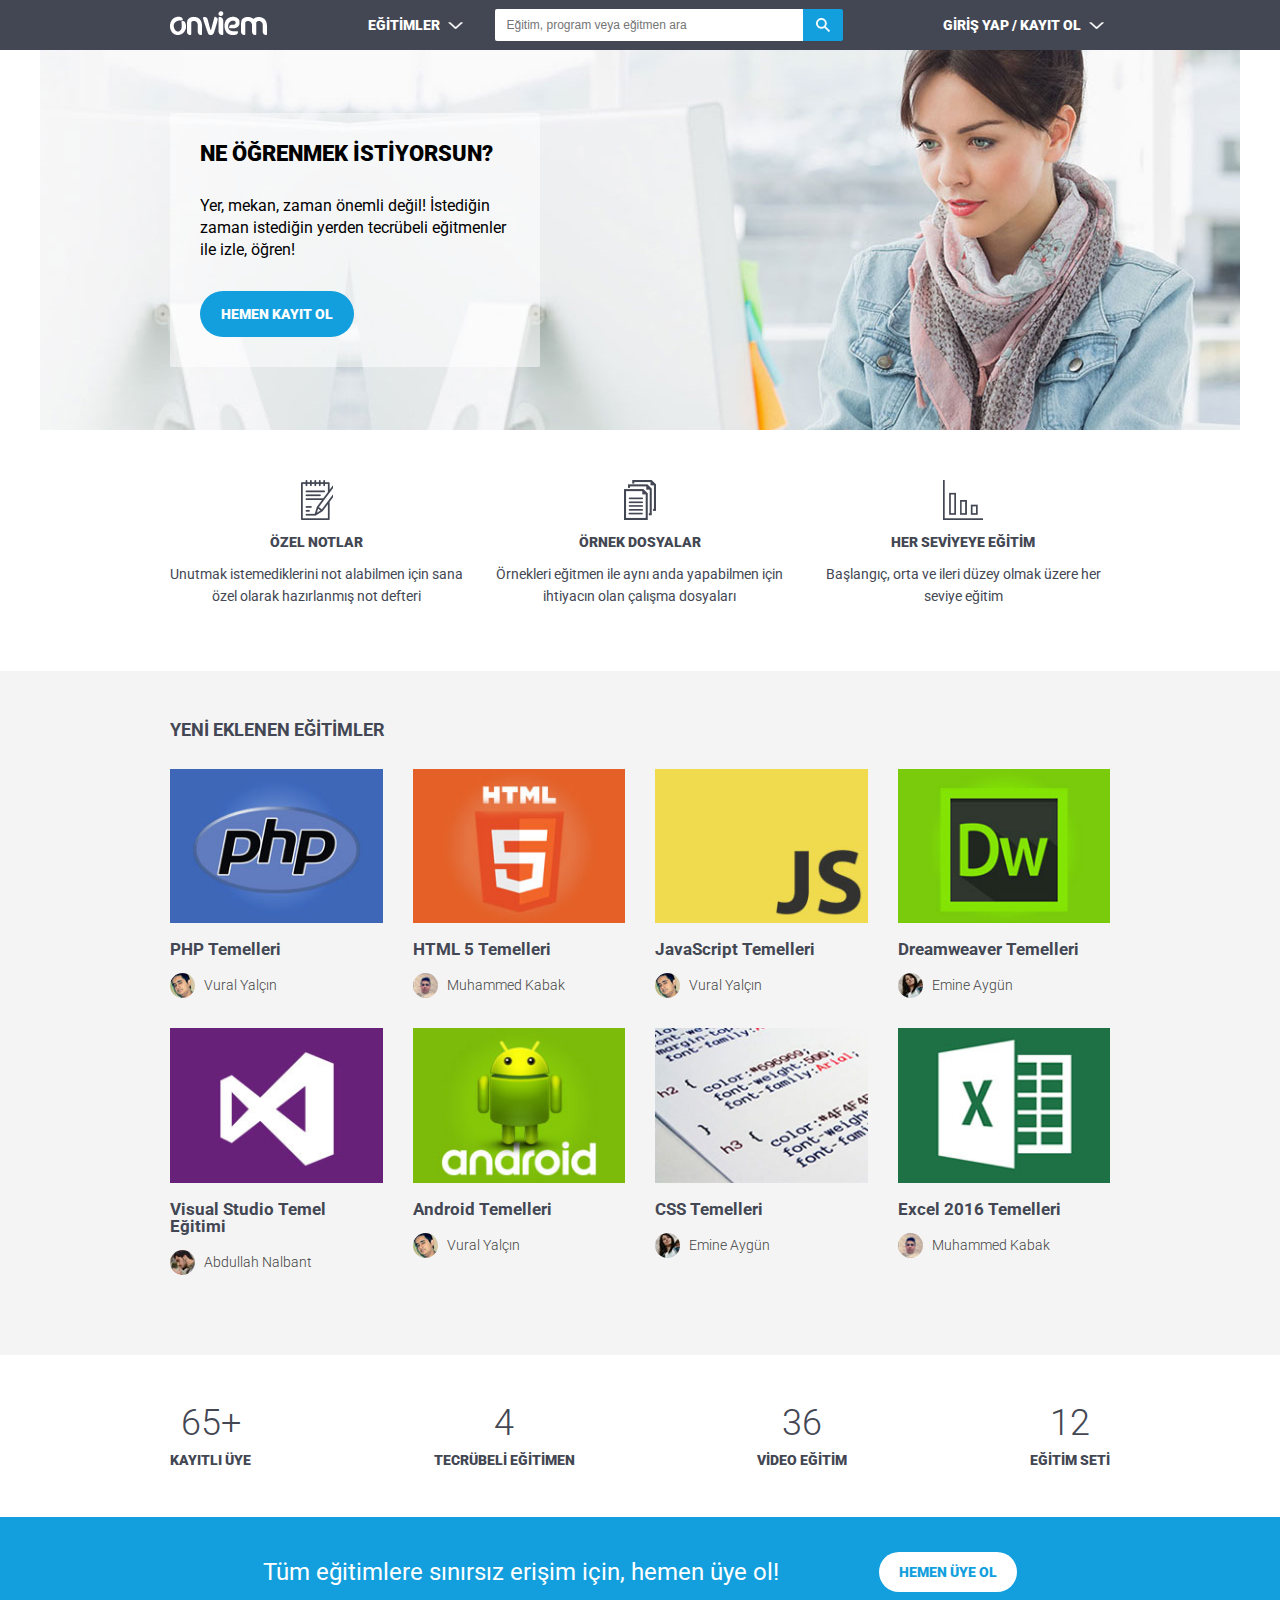
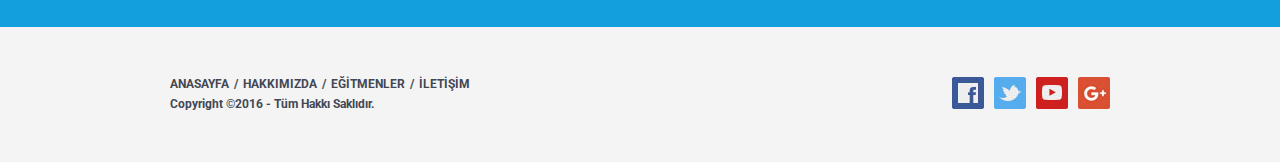
==== commit 53ab8c22: "icons for sprite" ====
--- a/index.html
+++ b/index.html
@@ -4,7 +4,7 @@
   <meta charset="UTF-8">
   <meta http-equiv="X-UA-Compatible" content="IE=edge">
   <meta name="viewport" content="width=device-width, initial-scale=1, maximum-scale=1, user-scalable=no">
-  <title>Onviem E-Learning</title>
+  <title>Onviem E-Learning Platform</title>
   <link rel="preconnect" href="https://fonts.googleapis.com">
   <link rel="preconnect" href="https://fonts.gstatic.com" crossorigin>
   <link rel="stylesheet" href="assets/styles/normalize.css">
@@ -22,26 +22,37 @@
 
       <div class="header__logo">
         <a href="index.html" class="header__logo-link">
-          <img src="assets/images/onviem-logo.png" alt="Onviem" width="97" height="24" class="header__logo-image">
-        </a>
-      </div>
-
-      <button type="button" class="header__button header__button-navigation">EĞİTİMLER</button>
+          <span class="icon icon-logo"></span>
+        </a>
+      </div>
+
+      <button type="button" class="header__button header__button-navigation">
+        EĞİTİMLER
+        <span class="icon icon-arrow-down"></span>
+      </button>
 
       <div class="header__search" id="search-container">
         <form method="POST" onsubmit="return false" novalidate class="header__search-form">
           <label for="query" class="header__search-label">
             <input type="text" id="query" name="query" placeholder="Eğitim, program veya eğitmen ara" class="header__search-input">
-            <button type="submit" class="header__search-button">ARA</button>
+            <button type="submit" class="header__search-button">
+              <span class="icon icon-search"></span>
+            </button>
           </label>
         </form>
       </div>
 
       <div class="header__user">
-        <button type="button" class="header__button header__button-login">GİRİŞ YAP / KAYIT OL</button>
-      </div>
-
-      <button type="button" class="header__button-mobile-search" id="button-mobile-search"></button>
+        <button type="button" class="header__button header__button-login">
+          GİRİŞ YAP / KAYIT OL
+          <span class="icon icon-arrow-down"></span>
+        </button>
+      </div>
+
+      <button type="button" class="header__button-mobile-search" id="button-mobile-search">
+        <span class="icon icon-search"></span>
+        <span class="icon icon-close"></span>
+      </button>
     </div>
   </header>
 
@@ -59,17 +70,17 @@
     <div class="container">
       <div class="properties__wrapper">
         <div class="properties__item">
-          <img src="assets/images/icons/icon-notes.png" alt="Özel Notlar" width="32" height="40" class="properties__icon">
+          <span class="icon icon-notes"></span>
           <h2 class="properties__title">ÖZEL NOTLAR</h2>
           <p class="properties__description">Unutmak istemediklerini not alabilmen için sana özel olarak hazırlanmış not defteri</p>
         </div>
         <div class="properties__item">
-          <img src="assets/images/icons/icon-files.png" alt="Örnek Dosyalar" width="32" height="40" class="properties__icon">
+          <span class="icon icon-files"></span>
           <h2 class="properties__title">ÖRNEK DOSYALAR</h2>
           <p class="properties__description">Örnekleri eğitmen ile aynı anda yapabilmen için ihtiyacın olan çalışma dosyaları</p>
         </div>
         <div class="properties__item">
-          <img src="assets/images/icons/icon-level.png" alt="Her Seviyeye Eğitim" width="40" height="40" class="properties__icon">
+          <span class="icon icon-level"></span>
           <h2 class="properties__title">HER SEVİYEYE EĞİTİM</h2>
           <p class="properties__description">Başlangıç, orta ve ileri düzey olmak üzere her seviye eğitim</p>
         </div>
@@ -216,25 +227,21 @@
           <span class="footer__separator">/</span>
           <a href="contact.html" class="footer__link">İLETİŞİM</a>
         </div>
-
         <small class="footer__copyright-text">Copyright &copy;2016 - Tüm Hakkı Saklıdır.</small>
       </div>
 
       <div class="footer__social">
         <a href="index.html" class="footer__social-link">
-          <img src="assets/images/icons/icon-facebook.jpg" alt="Facebook" width="32" height="32">
-        </a>
-
+          <span class="icon icon-facebook"></span>
+        </a>
         <a href="index.html" class="footer__social-link">
-          <img src="assets/images/icons/icon-twitter.jpg" alt="Twitter" width="32" height="32">
-        </a>
-
+          <span class="icon icon-twitter"></span>
+        </a>
         <a href="index.html" class="footer__social-link" width="32" height="32">
-          <img src="assets/images/icons/icon-youtube.jpg" alt="YouTube" width="32" height="32">
-        </a>
-
+          <span class="icon icon-youtube"></span>
+        </a>
         <a href="index.html" class="footer__social-link">
-          <img src="assets/images/icons/icon-google-plus.jpg" alt="Google Plus" width="32" height="32">
+          <span class="icon icon-google-plus"></span>
         </a>
       </div>
     </div>
--- a/assets/styles/app.css
+++ b/assets/styles/app.css
@@ -27,6 +27,77 @@
   padding-right: 15px;
 }
 
+/* Icons */
+.icon {
+  display: inline-block;
+  background-image: url("../images/sprite.png");
+}
+
+.icon-logo {
+  width: 97px;
+  height: 24px;
+  background-position-y: -40px;
+}
+
+.icon-arrow-down {
+  width: 15px;
+  height: 7px;
+  background-position-x: -131px;
+}
+
+.icon-search {
+  width: 14px;
+  height: 14px;
+  background-position: -132px -9px;
+}
+
+.icon-close {
+  width: 14px;
+  height: 14px;
+  background-position-x: -273px;
+}
+
+.icon-notes {
+  width: 32px;
+  height: 40px;
+  background-position-x: -231px;
+}
+
+.icon-files {
+  width: 32px;
+  height: 40px;
+  background-position-x: -155px;
+}
+
+.icon-level {
+  width: 40px;
+  height: 40px;
+  background-position-x: -189px;
+}
+
+.icon-facebook {
+  width: 32px;
+  height: 32px;
+  background-position-x: -32px;
+}
+
+.icon-twitter {
+  width: 32px;
+  height: 32px;
+  background-position-x: -96px;
+}
+
+.icon-youtube {
+  width: 32px;
+  height: 32px;
+}
+
+.icon-google-plus {
+  width: 32px;
+  height: 32px;
+  background-position-x: -64px;
+}
+
 /* Header */
 .header {
   height: 50px;
@@ -47,14 +118,19 @@
 }
 
 .header__button {
-  display: inline-block;
-  padding-right: 25px;
+  display: inline-flex;
+  align-items: center;
+  justify-content: space-between;
   border: 0;
-  background: transparent url("../images/icons/icon-arrow-down.png") no-repeat right center;
+  background: transparent;
   color: #fff;
   font-size: 14px;
   font-weight: 900;
   cursor: pointer;
+}
+
+.header__button .icon {
+  margin-left: 8px;
 }
 
 .header__search {
@@ -87,12 +163,14 @@
 }
 
 .header__search-button {
+  display: inline-flex;
+  align-items: center;
+  justify-content: center;
   border: 0;
   height: 32px;
-  width: 30px;
-  text-indent: -9999px;
+  width: 40px;
   border-radius: 0 2px 2px 0;
-  background: #eaeaea url("../images/icons/icon-search.png") no-repeat center center;
+  background-color: #139fdd;
   cursor: pointer;
 }
 
@@ -125,15 +203,24 @@
   display: none;
   width: 35px;
   height: 30px;
-  background: #fff url("../images/icons/icon-search.png") no-repeat center center;
+  line-height: 32px;
+  background: #139fdd;
   cursor: pointer;
   border: 0;
   border-radius: 2px;
-}
-
-.header__button-mobile-search.is-active {
-  background-image: url("../images/icons/icon-close.png");
-  background-size: 22px;
+  overflow: hidden;
+}
+
+.header__button-mobile-search .icon:last-child {
+  display: none;
+}
+
+.header__button-mobile-search.is-active .icon:first-child {
+  display: none;
+}
+
+.header__button-mobile-search.is-active .icon:last-child {
+  display: inline-block;
 }
 
 @media (max-width: 768px) {
@@ -542,9 +629,11 @@
 }
 
 .trainers__name {
-  margin: 0 0 22px 0;
+  margin: 0 0 0 0;
+  height: 50px;
   color: #434753;
   font-size: 18px;
+  line-height: 22px;
   font-weight: 700;
 }
 
@@ -558,7 +647,7 @@
 }
 
 .trainers__social-link + .trainers__social-link {
-  margin-left: 10px;
+  margin-left: 5px;
 }
 
 /* Contact Form */
@@ -600,12 +689,16 @@
 
 .contact-form__input,
 .contact-form__textarea {
-  padding: 8px 16px;
   width: 100%;
   font-family: "Arial", sans-serif;
   font-size: 13px;
   border-radius: 20px;
   border: 2px solid #cfcfcf;
+  -webkit-appearance: none;
+}
+
+.contact-form__input {
+  padding: 8px 16px;
 }
 
 .contact-form__input:focus,
@@ -614,6 +707,7 @@
 }
 
 .contact-form__textarea {
+  padding: 15px;
   min-height: 200px;
   margin-bottom: 30px;
   resize: none;
